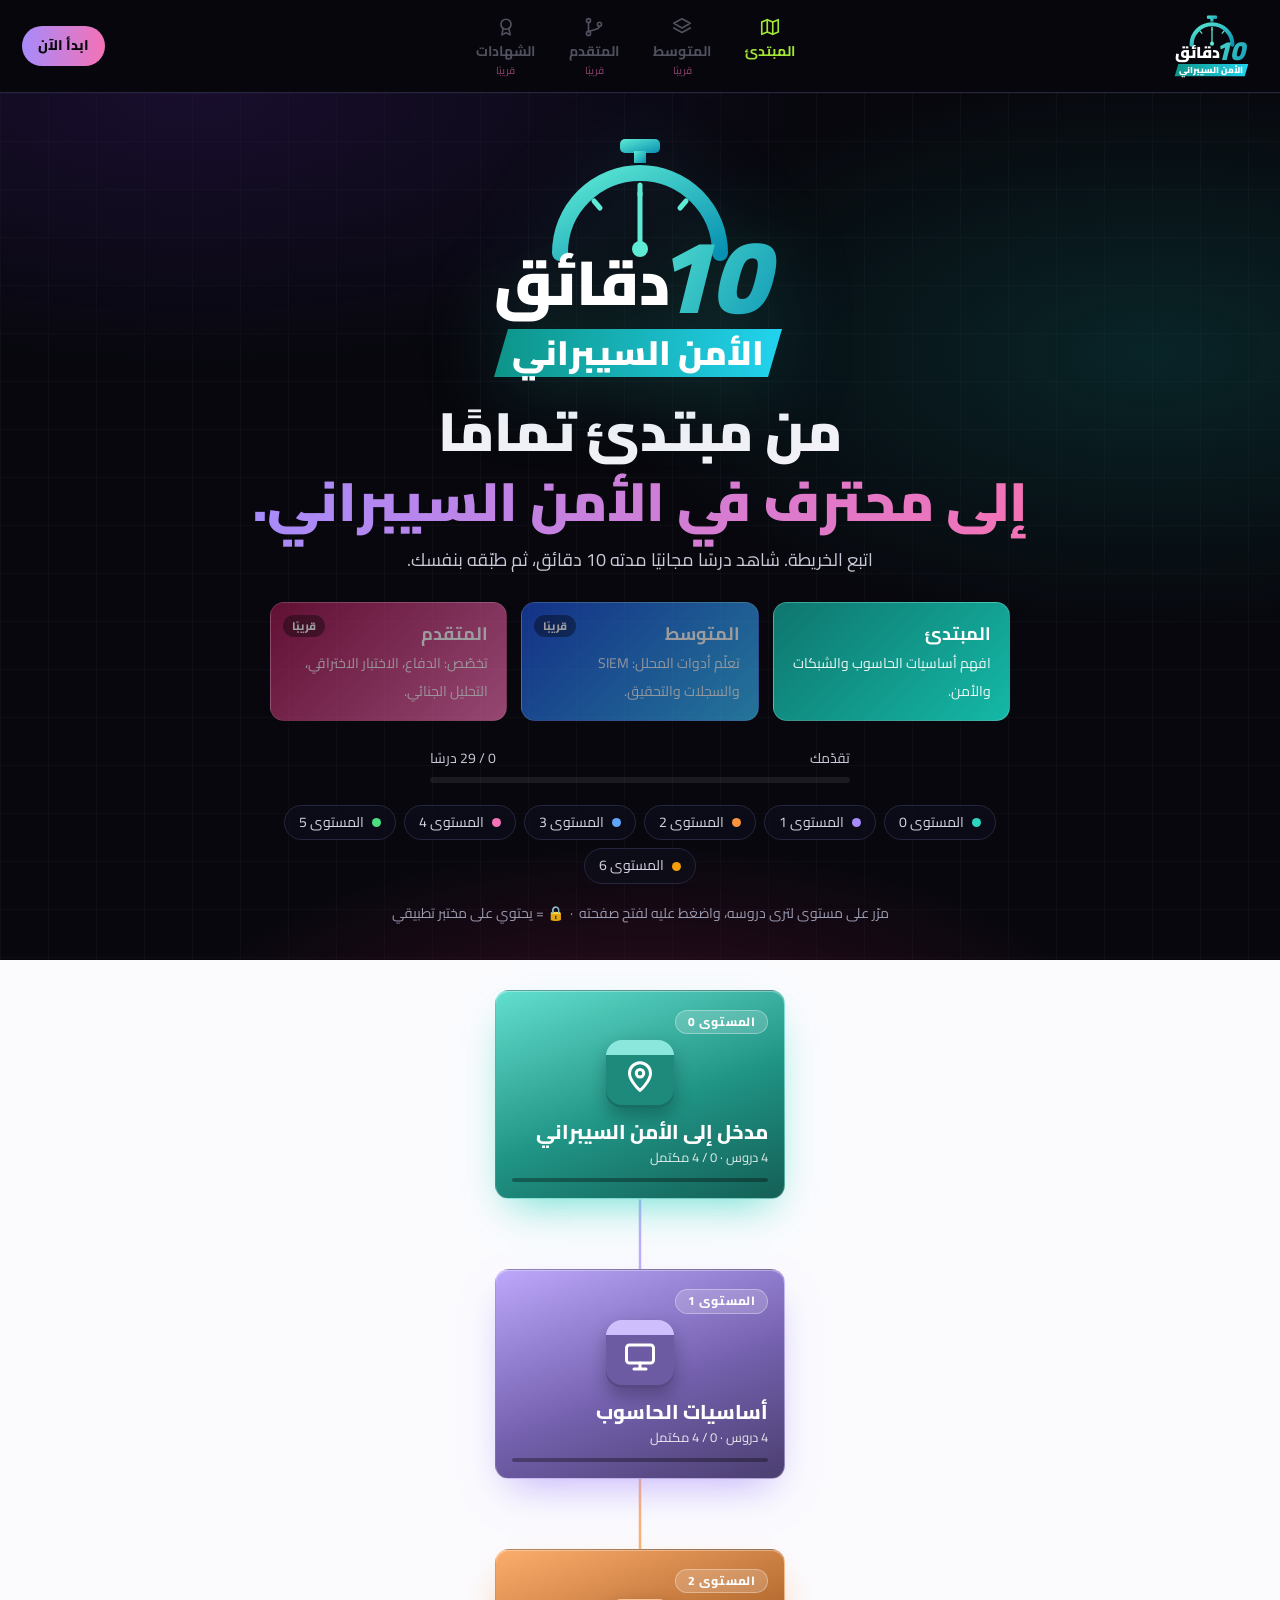
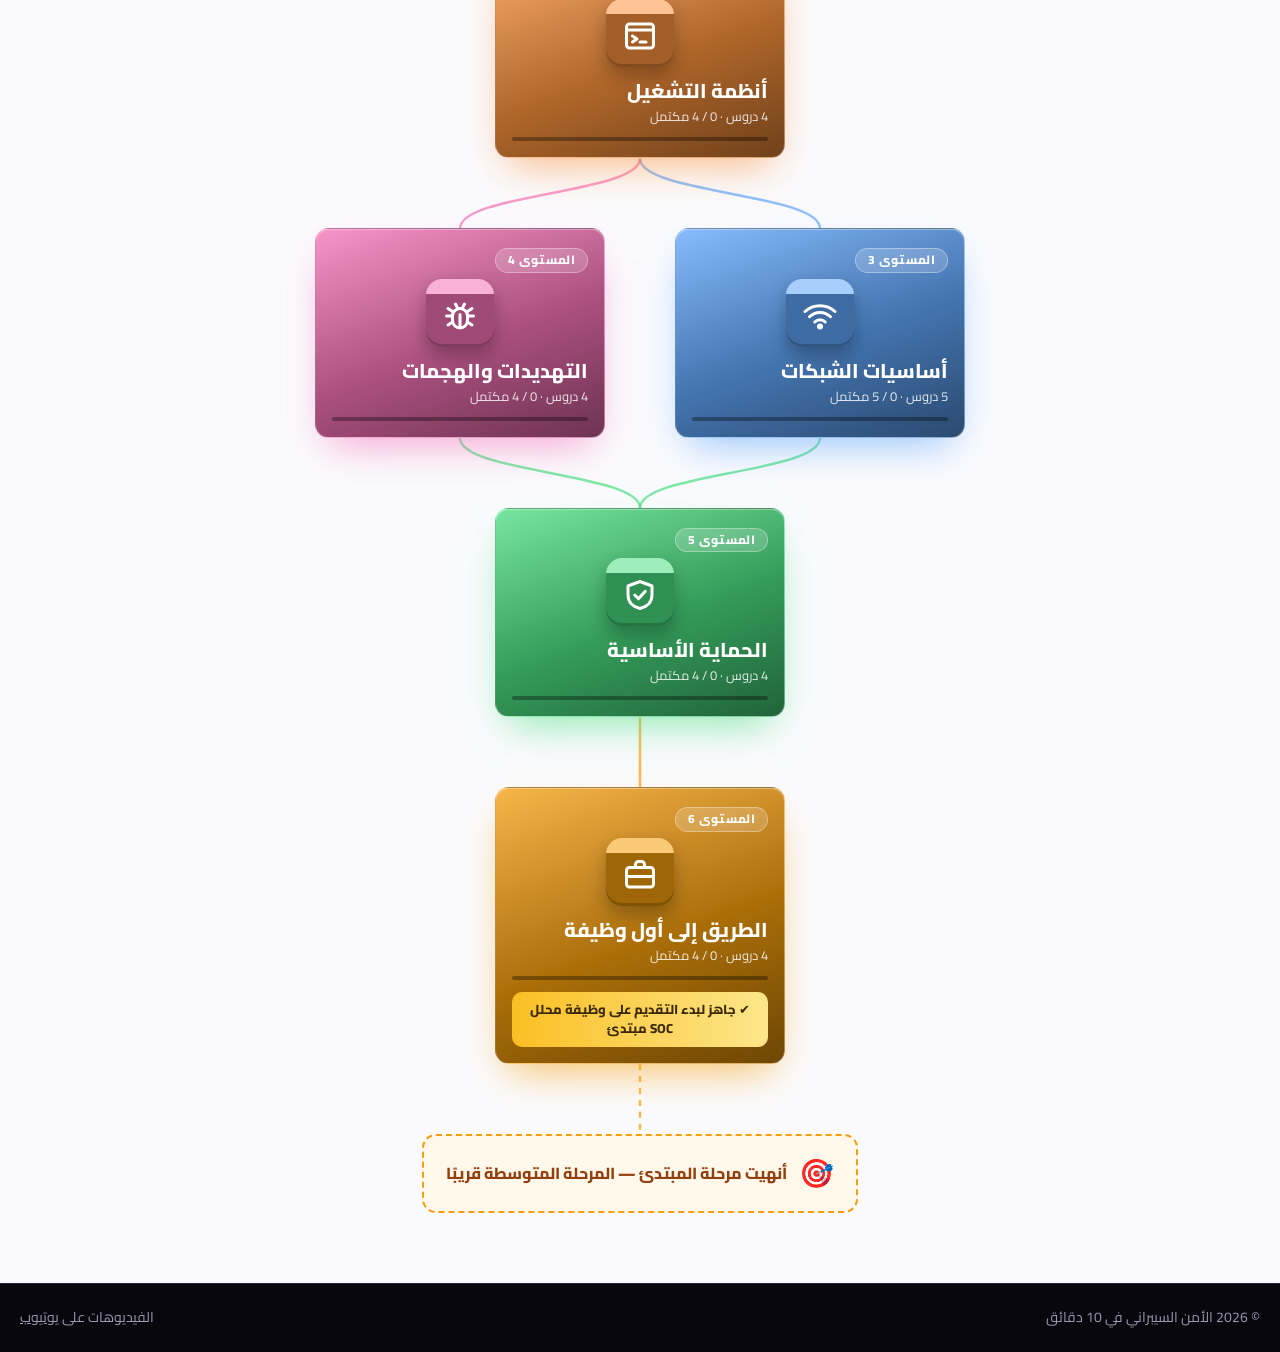
==== index.html @ 64dfe0a8 "Arabic cybersecurity roadmap: home page and beginner levels Co-Authored-By: Claude Opus 5.5 <noreply" ====
<!doctype html>
<html lang="ar" dir="rtl">
<head>
  <meta charset="utf-8">
  <meta name="viewport" content="width=device-width, initial-scale=1">
  <title>الأمن السيبراني في 10 دقائق — خريطة الطريق</title>
  <meta name="description" content="من مبتدئ تمامًا إلى محترف في الأمن السيبراني، درس واحد في 10 دقائق في كل مرة.">
  <meta name="theme-color" content="#07070d">
  <link rel="icon" href="favicon.svg" type="image/svg+xml">
  <link rel="preconnect" href="https://fonts.googleapis.com"><link rel="preconnect" href="https://fonts.gstatic.com" crossorigin>
  <link href="https://fonts.googleapis.com/css2?family=Cairo:wght@400;600;700;800;900&display=swap" rel="stylesheet">
  <link rel="stylesheet" href="style.css?v=1">
</head>
<body class="home">
  <header class="top" id="top"></header>

  <main>
    <section class="hero">
      <div class="hero-logo" id="hero-logo"></div>
      <h1>من مبتدئ تمامًا<br><span>إلى محترف في الأمن السيبراني.</span></h1>
      <p class="sub">اتبع الخريطة. شاهد درسًا مجانيًا مدته 10 دقائق، ثم طبّقه بنفسك.</p>

      <div class="stages" aria-label="المراحل الثلاث">
        <a class="stage-card st-b" href="#map"><b>المبتدئ</b><span>افهم أساسيات الحاسوب والشبكات والأمن.</span></a>
        <div class="stage-card st-i"><em>قريبًا</em><b>المتوسط</b><span>تعلّم أدوات المحلل: SIEM والسجلات والتحقيق.</span></div>
        <div class="stage-card st-a"><em>قريبًا</em><b>المتقدم</b><span>تخصّص: الدفاع، الاختبار الاختراقي، التحليل الجنائي.</span></div>
      </div>

      <div class="progress" aria-label="تقدّمك">
        <div class="progress-top"><span>تقدّمك</span><span id="progress-text">0 / 0</span></div>
        <div class="bar"><div id="bar-fill"></div></div>
      </div>

      <nav class="chips" id="chips" aria-label="انتقل إلى مستوى"></nav>
      <p class="lock-note">مرّر على مستوى لترى دروسه، واضغط عليه لفتح صفحته &nbsp;·&nbsp; 🔒 = يحتوي على مختبر تطبيقي</p>
    </section>

    <div class="road" id="road">
      <svg class="road-lines" id="road-lines" aria-hidden="true"></svg>
      <section id="map" class="levels" aria-label="خريطة طريق المبتدئ"></section>
    </div>
  </main>

  <footer class="foot">
    <span>&copy; <span id="year"></span> الأمن السيبراني في 10 دقائق</span>
    <span>الفيديوهات على <a href="https://www.youtube.com/" target="_blank" rel="noopener">يوتيوب</a></span>
  </footer>

  <!-- نافذة الدرس -->
  <div class="overlay" id="overlay" hidden>
    <div class="panel" role="dialog" aria-modal="true" aria-labelledby="p-title">
      <button class="close" id="p-close" aria-label="إغلاق">&times;</button>
      <p class="p-track" id="p-track"></p>
      <h3 id="p-title"></h3>
      <div class="video" id="p-video"></div>
      <div class="lab-box" id="p-lab" hidden></div>
      <button class="btn btn-full" id="p-done" type="button">وضع علامة: تمّ</button>
    </div>
  </div>

  <script src="data.js?v=1"></script>
  <script src="app.js?v=1"></script>
</body>
</html>
---- style.css ----
/* الأمن السيبراني في 10 دقائق — تنسيق الموقع (من اليمين إلى اليسار) */
:root{
  --bg:#07070d; --bg2:#0d0d1a; --card:#12121f; --line:#262640;
  --text:#f1f1f7; --muted:#9a9ab0; --teal:#2dd4bf; --violet:#a78bfa; --pink:#f472b6;
  --font:"Cairo","Tajawal",system-ui,sans-serif;
}
*{box-sizing:border-box}
html{scroll-behavior:smooth}
body{margin:0;background:var(--bg);color:var(--text);font-family:var(--font);line-height:1.7;-webkit-font-smoothing:antialiased}
a{color:inherit;text-decoration:none}
img,svg{display:block}
button{font-family:inherit}

/* ---------- الشريط العلوي ---------- */
.top{position:sticky;top:0;z-index:50;display:flex;align-items:center;justify-content:space-between;gap:16px;
  padding:10px 22px;background:rgba(7,7,13,.88);backdrop-filter:blur(12px);border-bottom:1px solid var(--line)}
.logo svg{width:92px;height:auto}
.top-nav{display:flex;gap:6px}
.top-nav a{display:flex;flex-direction:column;align-items:center;gap:2px;padding:6px 14px;border-radius:12px;
  color:var(--muted);font-weight:700;font-size:14px;transition:.2s}
.top-nav a svg{width:22px;height:22px}
.top-nav a:hover{color:var(--text);background:#ffffff0a}
.top-nav a.on{color:#a3e635}
.top-nav a.soon{opacity:.5;cursor:default}
.top-nav a.soon:hover{background:none;color:var(--muted)}
.top-nav small{font-size:10px;font-weight:600;color:var(--pink);line-height:1}
.btn{display:inline-flex;align-items:center;justify-content:center;gap:6px;border:0;border-radius:999px;cursor:pointer;
  font-weight:800;color:#07070d;background:linear-gradient(90deg,var(--violet),var(--pink));padding:12px 22px;font-size:15px;transition:.2s}
.btn:hover{filter:brightness(1.1);transform:translateY(-1px)}
.btn-small{padding:8px 16px;font-size:14px}
.btn-full{width:100%}
.btn.ghost{background:#ffffff10;color:var(--text);border:1px solid var(--line)}
.btn.is-done{background:linear-gradient(90deg,#22c55e,#4ade80)}

/* ---------- الواجهة ---------- */
.hero{position:relative;text-align:center;padding:40px 20px 34px;overflow:hidden;
  background:
    radial-gradient(900px 400px at 15% 0%,#3b1d6e55,transparent 70%),
    radial-gradient(800px 400px at 90% 30%,#0f766e44,transparent 70%),
    radial-gradient(700px 300px at 50% 110%,#83184355,transparent 70%),
    linear-gradient(#ffffff06 1px,transparent 1px) 0 0/48px 48px,
    linear-gradient(90deg,#ffffff06 1px,transparent 1px) 0 0/48px 48px,
    var(--bg)}
.hero-logo svg{width:min(360px,80vw);height:auto;margin:0 auto;filter:drop-shadow(0 10px 40px #2dd4bf33)}
.hero h1{font-size:clamp(30px,5.4vw,54px);line-height:1.3;margin:14px 0 8px;font-weight:900}
.hero h1 span{background:linear-gradient(90deg,var(--violet),var(--pink));-webkit-background-clip:text;background-clip:text;color:transparent}
.sub{max-width:560px;margin:0 auto 26px;color:#c9c9d8;font-size:18px}
.stages{display:grid;grid-template-columns:repeat(3,1fr);gap:14px;max-width:740px;margin:0 auto 26px}
.stage-card{position:relative;text-align:right;padding:16px 18px;border-radius:14px;color:#fff;min-height:104px;
  border:1px solid #ffffff30;transition:.2s}
.stage-card:hover{transform:translateY(-3px)}
.stage-card b{display:block;font-size:18px}
.stage-card span{font-size:14px;opacity:.92}
.stage-card em{position:absolute;top:12px;left:12px;font-style:normal;font-size:11px;font-weight:800;padding:2px 9px;border-radius:99px;background:#0006}
.st-b{background:linear-gradient(135deg,#0f766e,#14b8a6)}
.st-i{background:linear-gradient(135deg,#1d4ed8,#38bdf8);opacity:.6}
.st-a{background:linear-gradient(135deg,#9d174d,#f472b6);opacity:.6}
.progress{max-width:420px;margin:0 auto 22px}
.progress-top{display:flex;justify-content:space-between;color:#c9c9d8;font-size:14px;margin-bottom:6px}
.bar{height:6px;border-radius:99px;background:#ffffff14;overflow:hidden}
.bar>div{height:100%;width:0;background:linear-gradient(90deg,var(--teal),var(--violet),var(--pink));transition:width .6s}
.chips{display:flex;flex-wrap:wrap;justify-content:center;gap:8px;max-width:760px;margin:0 auto}
.chips a{display:flex;align-items:center;gap:8px;padding:5px 14px;border-radius:99px;border:1px solid var(--line);
  background:#0d0d1acc;color:#d6d6e4;font-size:14px;transition:.2s}
.chips a:hover{border-color:var(--c)}
.chips i{width:9px;height:9px;border-radius:50%;background:var(--c)}
.lock-note{color:var(--muted);font-size:14px;margin:18px 0 0}

/* ---------- خريطة الطريق ---------- */
.road{position:relative;background:#fbfbfe;padding:30px 16px 70px}
.road-lines{position:absolute;inset:0;width:100%;height:100%;pointer-events:none;overflow:visible}
.levels{position:relative;display:flex;flex-direction:column;align-items:center;gap:70px;max-width:1000px;margin:0 auto}
.branches{display:flex;justify-content:center;gap:70px;width:100%}
.lv{position:relative;width:290px;max-width:100%}
.lv-card{position:relative;display:block;width:100%;text-align:right;padding:16px;border-radius:14px;color:#fff;cursor:pointer;
  border:1px solid #ffffff40;overflow:hidden;
  background:linear-gradient(160deg,color-mix(in srgb,var(--c) 75%,#fff 25%) 0%,color-mix(in srgb,var(--c) 70%,#000 30%) 55%,color-mix(in srgb,var(--c) 45%,#000 55%) 100%);
  box-shadow:0 18px 40px -14px color-mix(in srgb,var(--c) 70%,transparent),inset 0 1px 0 #ffffff55;transition:transform .25s,box-shadow .25s}
.lv-card:hover{transform:translateY(-4px) scale(1.02)}
.lv-card.done{outline:3px solid #4ade80;outline-offset:3px}
.badge{display:inline-block;padding:1px 12px;border-radius:99px;font-size:12px;font-weight:800;letter-spacing:.3px;
  background:#ffffff2e;border:1px solid #ffffff55;color:#fff}
.app-ic{width:68px;height:68px;margin:6px auto 10px;border-radius:16px;display:grid;place-items:center;
  background:linear-gradient(180deg,color-mix(in srgb,var(--c) 55%,#fff 45%) 0 22%,color-mix(in srgb,var(--c) 65%,#000 35%) 22%);
  box-shadow:0 8px 18px #0004,inset 0 -3px 0 #0003}
.app-ic svg{width:36px;height:36px;margin-top:6px}
.lv-card h2{margin:0;font-size:20px;line-height:1.4;font-weight:800}
.lv-meta{font-size:13px;opacity:.85}
.lv-bar{height:4px;border-radius:99px;background:#0005;margin-top:10px;overflow:hidden}
.lv-bar i{display:block;height:100%;width:0;background:#fff;transition:width .5s}
.job{margin-top:12px;padding:8px 10px;border-radius:10px;background:linear-gradient(90deg,#fbbf24,#fde68a);color:#3b2a05;
  font-size:13px;font-weight:800;text-align:center;line-height:1.5}
/* قائمة الدروس عند المرور */
.flyout{position:absolute;top:0;right:calc(100% + 18px);width:280px;opacity:0;visibility:hidden;transform:translateX(10px);
  transition:.2s;z-index:20}
.lv.flip .flyout{right:auto;left:calc(100% + 18px);transform:translateX(-10px)}
.lv:hover .flyout{opacity:1;visibility:visible;transform:none}
.flyout-card{background:#12121f;color:var(--text);border:1px solid var(--line);border-radius:14px;padding:12px;box-shadow:0 20px 40px #0006}
.fl-head{font-size:13px;font-weight:800;color:var(--c);margin-bottom:6px}
.fl-item{display:flex;align-items:center;gap:8px;padding:6px 8px;border-radius:8px;font-size:14px}
.fl-item:hover{background:#ffffff0c}
.fl-dot{width:8px;height:8px;border-radius:50%;border:2px solid var(--c);flex:none}
.fl-item.done .fl-dot{background:var(--c)}
.goal{display:flex;align-items:center;gap:12px;padding:14px 22px;border-radius:14px;border:2px dashed #f59e0b;background:#fff8eb;color:#92400e;font-weight:800}
.goal span{font-size:28px}

/* ---------- صفحة المستوى ---------- */
.levelpage{max-width:860px;margin:0 auto;padding:28px 20px 40px}
.page-bg{background:
    radial-gradient(900px 400px at 85% 0%,#3b1d6e44,transparent 70%),
    radial-gradient(800px 500px at 10% 100%,#83184333,transparent 70%),
    linear-gradient(#ffffff05 1px,transparent 1px) 0 0/48px 48px,
    linear-gradient(90deg,#ffffff05 1px,transparent 1px) 0 0/48px 48px,var(--bg);min-height:100vh}
.lvhero .back{color:var(--muted);font-size:15px;margin-left:8px}
.lvhero .back:hover{color:var(--text)}
.lvhero .badge{background:var(--c);color:#07070d;border:0}
.lvhero h1{font-size:clamp(28px,5vw,46px);margin:6px 0 0;line-height:1.35;font-weight:900}
.lvhero p{margin:0;color:var(--muted);font-size:15px}
.lvhero .lv-desc{color:#c9c9d8;font-size:17px;margin:4px 0 2px}
.lvhero .lv-bar{max-width:420px;background:#ffffff14;margin:10px 0 24px}
.lvhero .lv-bar i{background:var(--c)}
.lvlist{display:grid;grid-template-columns:1fr 1fr;gap:14px}
.ls{display:flex;align-items:center;gap:14px;padding:16px;border-radius:14px;background:#12121fcc;border:1px solid var(--line);
  cursor:pointer;text-align:right;color:var(--text);transition:.2s;width:100%}
.ls:hover{border-color:var(--c);transform:translateY(-2px)}
.ls .app-ic{width:54px;height:54px;margin:0;flex:none;border-radius:13px}
.ls .app-ic svg{width:26px;height:26px;margin-top:5px}
.ls-txt{flex:1;min-width:0}
.ls-txt b{display:block;font-size:16px;line-height:1.5}
.ls-txt span{font-size:13px;color:var(--muted)}
.tags{display:flex;flex-direction:column;gap:5px;align-items:flex-end}
.tag{font-size:11px;font-weight:800;padding:1px 9px;border-radius:99px;background:#22c55e22;color:#4ade80}
.tag.lab{background:#f59e0b22;color:#fbbf24}
.tag.soon{background:#ffffff12;color:var(--muted)}
.ls.done{border-color:#22c55e80}
.ls.done .ls-txt span::after{content:" · ✔ تمّ";color:#4ade80}
.lv-nav{display:flex;justify-content:space-between;gap:12px;margin-top:30px;flex-wrap:wrap}
.lv-nav a{padding:10px 18px;border-radius:99px;border:1.5px solid var(--c);font-size:15px;transition:.2s}
.lv-nav a:hover{background:color-mix(in srgb,var(--c) 18%,transparent)}

/* ---------- نافذة الدرس ---------- */
.overlay{position:fixed;inset:0;z-index:100;background:#000b;display:grid;place-items:center;padding:18px;backdrop-filter:blur(4px)}
.overlay[hidden]{display:none}
.panel{position:relative;width:100%;max-width:640px;max-height:92vh;overflow:auto;background:#12121f;border:1px solid var(--line);
  border-radius:18px;padding:22px}
.close{position:absolute;top:10px;left:12px;width:36px;height:36px;border-radius:50%;border:0;background:#ffffff12;color:#fff;font-size:22px;cursor:pointer}
.p-track{margin:0;color:var(--c);font-weight:800;font-size:14px}
.panel h3{margin:2px 0 14px;font-size:24px;line-height:1.4}
.video{aspect-ratio:16/9;border-radius:12px;overflow:hidden;background:#07070d;border:1px solid var(--line);display:grid;place-items:center;margin-bottom:14px}
.video iframe{width:100%;height:100%;border:0}
.video .ph{text-align:center;color:var(--muted);padding:20px}
.video .ph div{font-size:40px}
.lab-box{padding:12px 14px;border-radius:12px;background:#f59e0b14;border:1px solid #f59e0b55;color:#fde68a;font-size:14px;margin-bottom:14px}
.lab-box[hidden]{display:none}

/* ---------- التذييل ---------- */
.foot{display:flex;justify-content:space-between;flex-wrap:wrap;gap:10px;max-width:860px;margin:0 auto;padding:22px 20px;
  border-top:1px solid var(--line);color:var(--muted);font-size:14px}
.foot a{text-decoration:underline}
.road + .foot,.home .foot{max-width:none}

/* ---------- الهاتف ---------- */
@media (max-width:760px){
  .top{padding:8px 12px}
  .top-nav a{padding:4px 8px;font-size:12px}
  .top .btn-small{display:none}
  .stages{grid-template-columns:1fr}
  .branches{flex-direction:column;align-items:center;gap:70px}
  .flyout{display:none}
  .lvlist{grid-template-columns:1fr}
}
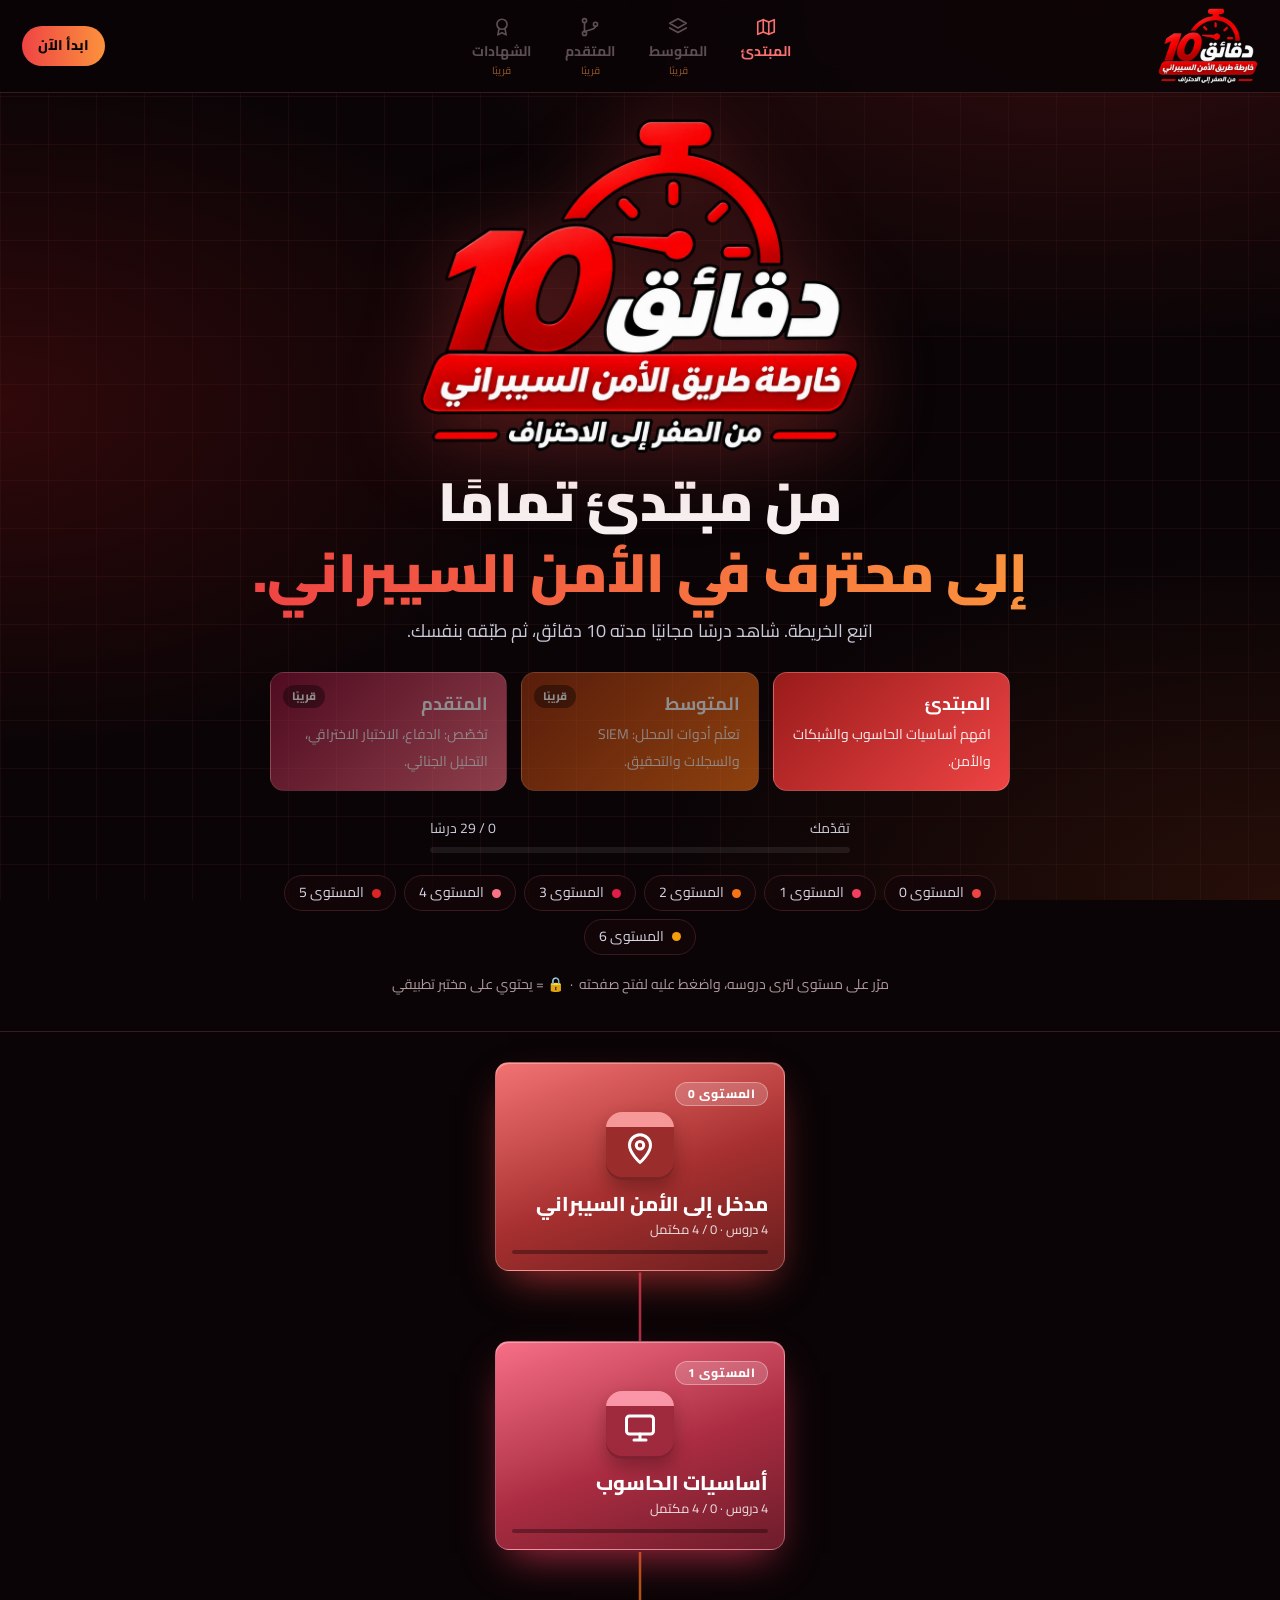
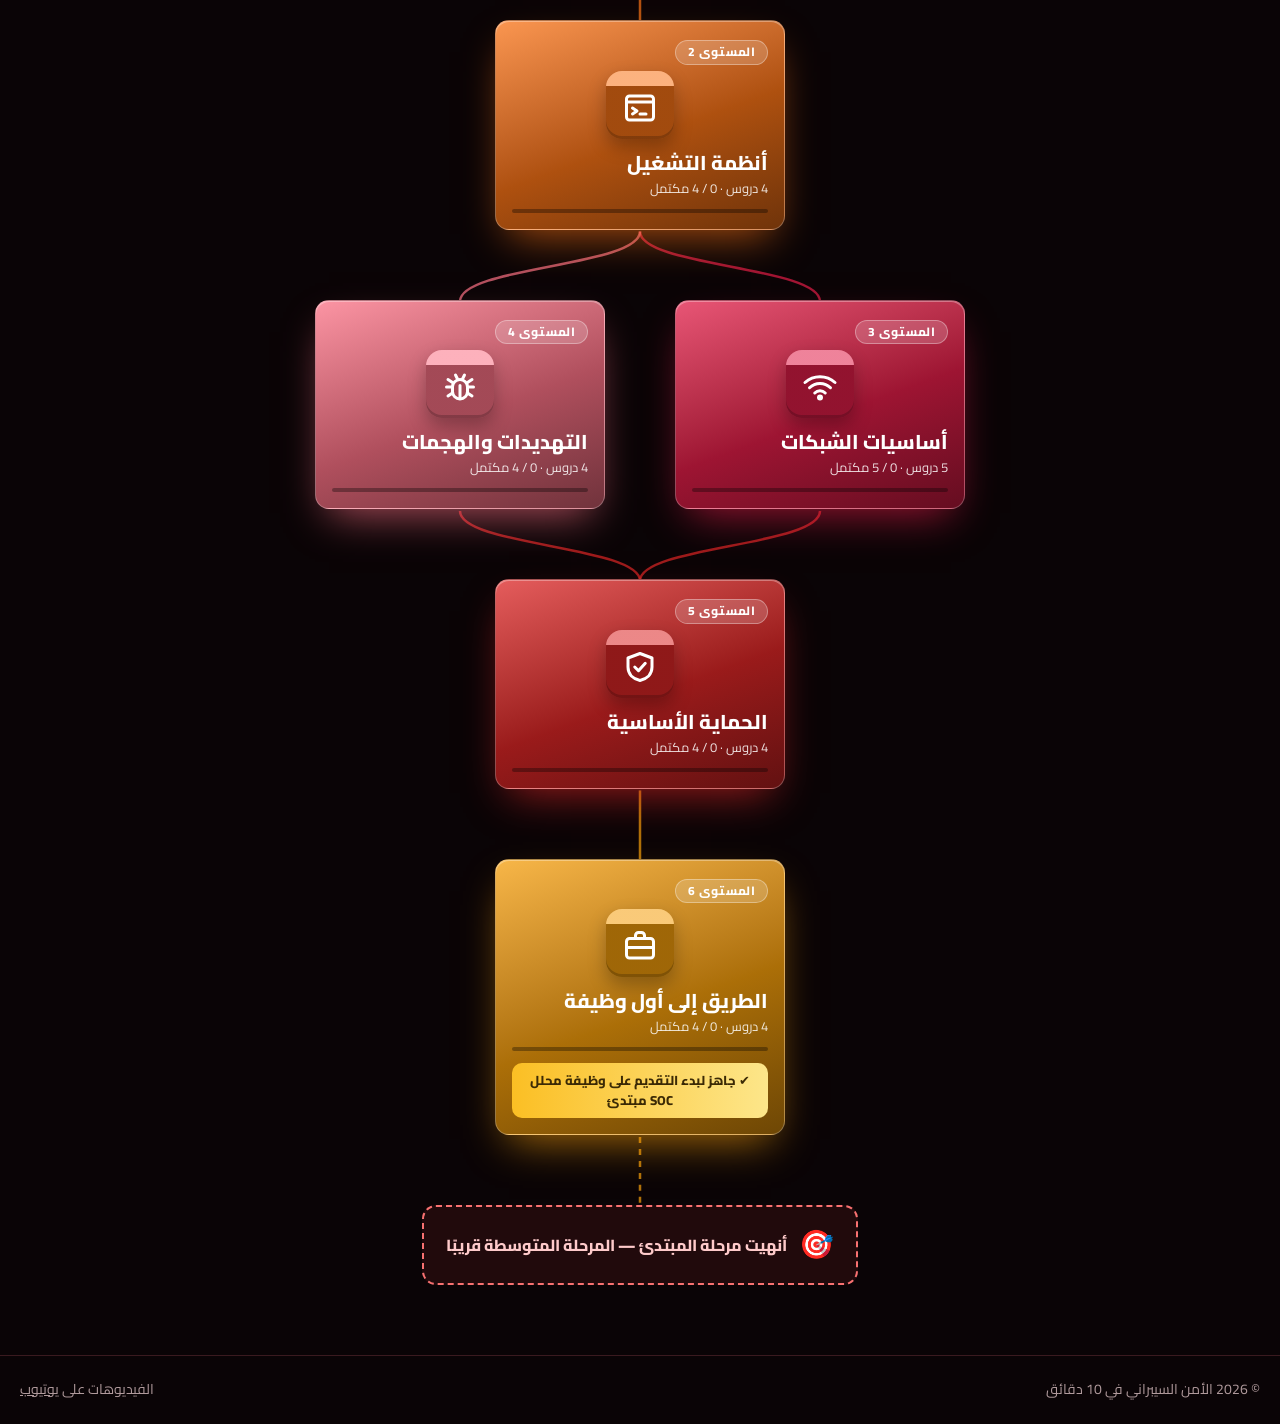
==== commit 4f963263: "New red logo and theme, grid background across the whole page Co-Authored-By: Claude Opus 5.5 <norep" ====
--- a/index.html
+++ b/index.html
@@ -5,11 +5,17 @@
   <meta name="viewport" content="width=device-width, initial-scale=1">
   <title>الأمن السيبراني في 10 دقائق — خريطة الطريق</title>
   <meta name="description" content="من مبتدئ تمامًا إلى محترف في الأمن السيبراني، درس واحد في 10 دقائق في كل مرة.">
-  <meta name="theme-color" content="#07070d">
-  <link rel="icon" href="favicon.svg" type="image/svg+xml">
+  <meta name="theme-color" content="#0a0406">
+  <link rel="icon" href="favicon.png" type="image/png">
+  <link rel="manifest" href="manifest.webmanifest">
+  <link rel="apple-touch-icon" href="icons/apple-touch-icon.png">
+  <meta name="apple-mobile-web-app-capable" content="yes">
+  <meta name="mobile-web-app-capable" content="yes">
+  <meta name="apple-mobile-web-app-title" content="أمن 10 دقائق">
+  <meta name="apple-mobile-web-app-status-bar-style" content="black-translucent">
   <link rel="preconnect" href="https://fonts.googleapis.com"><link rel="preconnect" href="https://fonts.gstatic.com" crossorigin>
   <link href="https://fonts.googleapis.com/css2?family=Cairo:wght@400;600;700;800;900&display=swap" rel="stylesheet">
-  <link rel="stylesheet" href="style.css?v=1">
+  <link rel="stylesheet" href="style.css?v=3">
 </head>
 <body class="home">
   <header class="top" id="top"></header>
@@ -58,7 +64,7 @@
     </div>
   </div>
 
-  <script src="data.js?v=1"></script>
-  <script src="app.js?v=1"></script>
+  <script src="data.js?v=3"></script>
+  <script src="app.js?v=3"></script>
 </body>
 </html>
--- a/style.css
+++ b/style.css
@@ -1,31 +1,42 @@
 /* الأمن السيبراني في 10 دقائق — تنسيق الموقع (من اليمين إلى اليسار) */
 :root{
-  --bg:#07070d; --bg2:#0d0d1a; --card:#12121f; --line:#262640;
-  --text:#f1f1f7; --muted:#9a9ab0; --teal:#2dd4bf; --violet:#a78bfa; --pink:#f472b6;
+  --mesh:
+    radial-gradient(900px 500px at 85% 0%,#7f1d1d55,transparent 70%),
+    radial-gradient(800px 500px at 0% 45%,#99151544,transparent 70%),
+    radial-gradient(900px 500px at 100% 100%,#7c2d1240,transparent 70%),
+    linear-gradient(#ff6b6b0f 1px,transparent 1px) 0 0/48px 48px,
+    linear-gradient(90deg,#ff6b6b0f 1px,transparent 1px) 0 0/48px 48px,
+    #0a0406;
+  --bg:#0a0406; --bg2:#140709; --card:#170a0d; --line:#3a1a1f;
+  --text:#f7f1f1; --muted:#b09a9c; --teal:#f87171; --violet:#ef4444; --pink:#fb923c; --red:#dc2626;
   --font:"Cairo","Tajawal",system-ui,sans-serif;
 }
 *{box-sizing:border-box}
 html{scroll-behavior:smooth}
-body{margin:0;background:var(--bg);color:var(--text);font-family:var(--font);line-height:1.7;-webkit-font-smoothing:antialiased}
+html,body{overflow-x:clip}
+/* شبكة الخلفية تغطي الصفحة كلها وتبقى ثابتة أثناء التمرير */
+body::before{content:"";position:fixed;inset:0;z-index:-1;background:var(--mesh);pointer-events:none}
+.btn[hidden]{display:none}
+body{margin:0;background:#0a0406;position:relative;color:var(--text);font-family:var(--font);line-height:1.7;-webkit-font-smoothing:antialiased}
 a{color:inherit;text-decoration:none}
 img,svg{display:block}
 button{font-family:inherit}
 
 /* ---------- الشريط العلوي ---------- */
 .top{position:sticky;top:0;z-index:50;display:flex;align-items:center;justify-content:space-between;gap:16px;
-  padding:10px 22px;background:rgba(7,7,13,.88);backdrop-filter:blur(12px);border-bottom:1px solid var(--line)}
-.logo svg{width:92px;height:auto}
+  padding:8px 22px;background:rgba(10,4,6,.88);backdrop-filter:blur(12px);border-bottom:1px solid var(--line)}
+.logo img{width:100px;height:auto}
 .top-nav{display:flex;gap:6px}
 .top-nav a{display:flex;flex-direction:column;align-items:center;gap:2px;padding:6px 14px;border-radius:12px;
   color:var(--muted);font-weight:700;font-size:14px;transition:.2s}
 .top-nav a svg{width:22px;height:22px}
 .top-nav a:hover{color:var(--text);background:#ffffff0a}
-.top-nav a.on{color:#a3e635}
+.top-nav a.on{color:#f87171}
 .top-nav a.soon{opacity:.5;cursor:default}
 .top-nav a.soon:hover{background:none;color:var(--muted)}
-.top-nav small{font-size:10px;font-weight:600;color:var(--pink);line-height:1}
+.top-nav small{font-size:10px;font-weight:600;color:#fb923c;line-height:1}
 .btn{display:inline-flex;align-items:center;justify-content:center;gap:6px;border:0;border-radius:999px;cursor:pointer;
-  font-weight:800;color:#07070d;background:linear-gradient(90deg,var(--violet),var(--pink));padding:12px 22px;font-size:15px;transition:.2s}
+  font-weight:800;color:#0a0406;background:linear-gradient(90deg,var(--violet),var(--pink));padding:12px 22px;font-size:15px;transition:.2s}
 .btn:hover{filter:brightness(1.1);transform:translateY(-1px)}
 .btn-small{padding:8px 16px;font-size:14px}
 .btn-full{width:100%}
@@ -33,15 +44,8 @@
 .btn.is-done{background:linear-gradient(90deg,#22c55e,#4ade80)}
 
 /* ---------- الواجهة ---------- */
-.hero{position:relative;text-align:center;padding:40px 20px 34px;overflow:hidden;
-  background:
-    radial-gradient(900px 400px at 15% 0%,#3b1d6e55,transparent 70%),
-    radial-gradient(800px 400px at 90% 30%,#0f766e44,transparent 70%),
-    radial-gradient(700px 300px at 50% 110%,#83184355,transparent 70%),
-    linear-gradient(#ffffff06 1px,transparent 1px) 0 0/48px 48px,
-    linear-gradient(90deg,#ffffff06 1px,transparent 1px) 0 0/48px 48px,
-    var(--bg)}
-.hero-logo svg{width:min(360px,80vw);height:auto;margin:0 auto;filter:drop-shadow(0 10px 40px #2dd4bf33)}
+.hero{position:relative;text-align:center;padding:26px 20px 34px}
+.hero-logo img{width:min(440px,86vw);height:auto;margin:0 auto;filter:drop-shadow(0 12px 40px #ef444455)}
 .hero h1{font-size:clamp(30px,5.4vw,54px);line-height:1.3;margin:14px 0 8px;font-weight:900}
 .hero h1 span{background:linear-gradient(90deg,var(--violet),var(--pink));-webkit-background-clip:text;background-clip:text;color:transparent}
 .sub{max-width:560px;margin:0 auto 26px;color:#c9c9d8;font-size:18px}
@@ -52,22 +56,22 @@
 .stage-card b{display:block;font-size:18px}
 .stage-card span{font-size:14px;opacity:.92}
 .stage-card em{position:absolute;top:12px;left:12px;font-style:normal;font-size:11px;font-weight:800;padding:2px 9px;border-radius:99px;background:#0006}
-.st-b{background:linear-gradient(135deg,#0f766e,#14b8a6)}
-.st-i{background:linear-gradient(135deg,#1d4ed8,#38bdf8);opacity:.6}
-.st-a{background:linear-gradient(135deg,#9d174d,#f472b6);opacity:.6}
+.st-b{background:linear-gradient(135deg,#991b1b,#ef4444)}
+.st-i{background:linear-gradient(135deg,#9a3412,#f97316);opacity:.55}
+.st-a{background:linear-gradient(135deg,#881337,#fb7185);opacity:.55}
 .progress{max-width:420px;margin:0 auto 22px}
 .progress-top{display:flex;justify-content:space-between;color:#c9c9d8;font-size:14px;margin-bottom:6px}
 .bar{height:6px;border-radius:99px;background:#ffffff14;overflow:hidden}
 .bar>div{height:100%;width:0;background:linear-gradient(90deg,var(--teal),var(--violet),var(--pink));transition:width .6s}
 .chips{display:flex;flex-wrap:wrap;justify-content:center;gap:8px;max-width:760px;margin:0 auto}
 .chips a{display:flex;align-items:center;gap:8px;padding:5px 14px;border-radius:99px;border:1px solid var(--line);
-  background:#0d0d1acc;color:#d6d6e4;font-size:14px;transition:.2s}
+  background:#140709cc;color:#d6d6e4;font-size:14px;transition:.2s}
 .chips a:hover{border-color:var(--c)}
 .chips i{width:9px;height:9px;border-radius:50%;background:var(--c)}
 .lock-note{color:var(--muted);font-size:14px;margin:18px 0 0}
 
 /* ---------- خريطة الطريق ---------- */
-.road{position:relative;background:#fbfbfe;padding:30px 16px 70px}
+.road{position:relative;padding:30px 16px 70px;border-top:1px solid var(--line)}
 .road-lines{position:absolute;inset:0;width:100%;height:100%;pointer-events:none;overflow:visible}
 .levels{position:relative;display:flex;flex-direction:column;align-items:center;gap:70px;max-width:1000px;margin:0 auto}
 .branches{display:flex;justify-content:center;gap:70px;width:100%}
@@ -95,32 +99,28 @@
   transition:.2s;z-index:20}
 .lv.flip .flyout{right:auto;left:calc(100% + 18px);transform:translateX(-10px)}
 .lv:hover .flyout{opacity:1;visibility:visible;transform:none}
-.flyout-card{background:#12121f;color:var(--text);border:1px solid var(--line);border-radius:14px;padding:12px;box-shadow:0 20px 40px #0006}
+.flyout-card{background:#170a0d;color:var(--text);border:1px solid var(--line);border-radius:14px;padding:12px;box-shadow:0 20px 40px #0006}
 .fl-head{font-size:13px;font-weight:800;color:var(--c);margin-bottom:6px}
 .fl-item{display:flex;align-items:center;gap:8px;padding:6px 8px;border-radius:8px;font-size:14px}
 .fl-item:hover{background:#ffffff0c}
 .fl-dot{width:8px;height:8px;border-radius:50%;border:2px solid var(--c);flex:none}
 .fl-item.done .fl-dot{background:var(--c)}
-.goal{display:flex;align-items:center;gap:12px;padding:14px 22px;border-radius:14px;border:2px dashed #f59e0b;background:#fff8eb;color:#92400e;font-weight:800}
+.goal{display:flex;align-items:center;gap:12px;padding:14px 22px;border-radius:14px;border:2px dashed #f87171;background:#ef44441a;color:#fecaca;font-weight:800}
 .goal span{font-size:28px}
 
 /* ---------- صفحة المستوى ---------- */
 .levelpage{max-width:860px;margin:0 auto;padding:28px 20px 40px}
-.page-bg{background:
-    radial-gradient(900px 400px at 85% 0%,#3b1d6e44,transparent 70%),
-    radial-gradient(800px 500px at 10% 100%,#83184333,transparent 70%),
-    linear-gradient(#ffffff05 1px,transparent 1px) 0 0/48px 48px,
-    linear-gradient(90deg,#ffffff05 1px,transparent 1px) 0 0/48px 48px,var(--bg);min-height:100vh}
+.page-bg{min-height:100vh}
 .lvhero .back{color:var(--muted);font-size:15px;margin-left:8px}
 .lvhero .back:hover{color:var(--text)}
-.lvhero .badge{background:var(--c);color:#07070d;border:0}
+.lvhero .badge{background:var(--c);color:#0a0406;border:0}
 .lvhero h1{font-size:clamp(28px,5vw,46px);margin:6px 0 0;line-height:1.35;font-weight:900}
 .lvhero p{margin:0;color:var(--muted);font-size:15px}
 .lvhero .lv-desc{color:#c9c9d8;font-size:17px;margin:4px 0 2px}
 .lvhero .lv-bar{max-width:420px;background:#ffffff14;margin:10px 0 24px}
 .lvhero .lv-bar i{background:var(--c)}
 .lvlist{display:grid;grid-template-columns:1fr 1fr;gap:14px}
-.ls{display:flex;align-items:center;gap:14px;padding:16px;border-radius:14px;background:#12121fcc;border:1px solid var(--line);
+.ls{display:flex;align-items:center;gap:14px;padding:16px;border-radius:14px;background:#170a0dcc;border:1px solid var(--line);
   cursor:pointer;text-align:right;color:var(--text);transition:.2s;width:100%}
 .ls:hover{border-color:var(--c);transform:translateY(-2px)}
 .ls .app-ic{width:54px;height:54px;margin:0;flex:none;border-radius:13px}
@@ -141,12 +141,12 @@
 /* ---------- نافذة الدرس ---------- */
 .overlay{position:fixed;inset:0;z-index:100;background:#000b;display:grid;place-items:center;padding:18px;backdrop-filter:blur(4px)}
 .overlay[hidden]{display:none}
-.panel{position:relative;width:100%;max-width:640px;max-height:92vh;overflow:auto;background:#12121f;border:1px solid var(--line);
+.panel{position:relative;width:100%;max-width:640px;max-height:92vh;overflow:auto;background:#170a0d;border:1px solid var(--line);
   border-radius:18px;padding:22px}
 .close{position:absolute;top:10px;left:12px;width:36px;height:36px;border-radius:50%;border:0;background:#ffffff12;color:#fff;font-size:22px;cursor:pointer}
 .p-track{margin:0;color:var(--c);font-weight:800;font-size:14px}
 .panel h3{margin:2px 0 14px;font-size:24px;line-height:1.4}
-.video{aspect-ratio:16/9;border-radius:12px;overflow:hidden;background:#07070d;border:1px solid var(--line);display:grid;place-items:center;margin-bottom:14px}
+.video{aspect-ratio:16/9;border-radius:12px;overflow:hidden;background:#0a0406;border:1px solid var(--line);display:grid;place-items:center;margin-bottom:14px}
 .video iframe{width:100%;height:100%;border:0}
 .video .ph{text-align:center;color:var(--muted);padding:20px}
 .video .ph div{font-size:40px}
@@ -161,11 +161,30 @@
 
 /* ---------- الهاتف ---------- */
 @media (max-width:760px){
-  .top{padding:8px 12px}
-  .top-nav a{padding:4px 8px;font-size:12px}
-  .top .btn-small{display:none}
+  .top{padding:8px 10px;gap:6px}
+  .logo img{width:72px}
+  .top-nav{gap:0}
+  .top-nav a{padding:4px 5px}
+  .top-nav small{display:none}
+  .top-nav a{font-size:11px}
+  .top .start-btn{display:none}
+  .install-btn{padding:7px 12px;font-size:13px}
   .stages{grid-template-columns:1fr}
   .branches{flex-direction:column;align-items:center;gap:70px}
   .flyout{display:none}
   .lvlist{grid-template-columns:1fr}
 }
+
+/* ---------- نافذة تثبيت التطبيق ---------- */
+.install{position:fixed;inset:0;z-index:120;background:#000a;display:flex;align-items:flex-end;justify-content:center;padding:14px;backdrop-filter:blur(3px)}
+.install[hidden]{display:none}
+.install-card{position:relative;width:100%;max-width:420px;background:#170a0d;border:1px solid var(--line);border-radius:20px;padding:22px 20px 14px;
+  text-align:center;box-shadow:0 -10px 40px #0008;animation:up .35s ease}
+@keyframes up{from{transform:translateY(40px);opacity:0}to{transform:none;opacity:1}}
+.install-card img{margin:0 auto 8px;border-radius:16px;box-shadow:0 8px 24px #ef444444}
+.install-card h3{margin:0 0 4px;font-size:20px}
+.install-card p{margin:0 0 12px;color:#c9c9d8;font-size:14px}
+.install-card ol{text-align:right;margin:0 0 12px;padding:12px 30px 12px 12px;background:#ffffff08;border-radius:12px;font-size:14px;line-height:2}
+.in-ic{display:inline-block;padding:0 6px;border-radius:6px;background:#ffffff18}
+.in-later{background:none;border:0;color:var(--muted);font-size:14px;margin-top:8px;padding:6px 14px;cursor:pointer}
+.install-btn{margin-inline-start:auto}
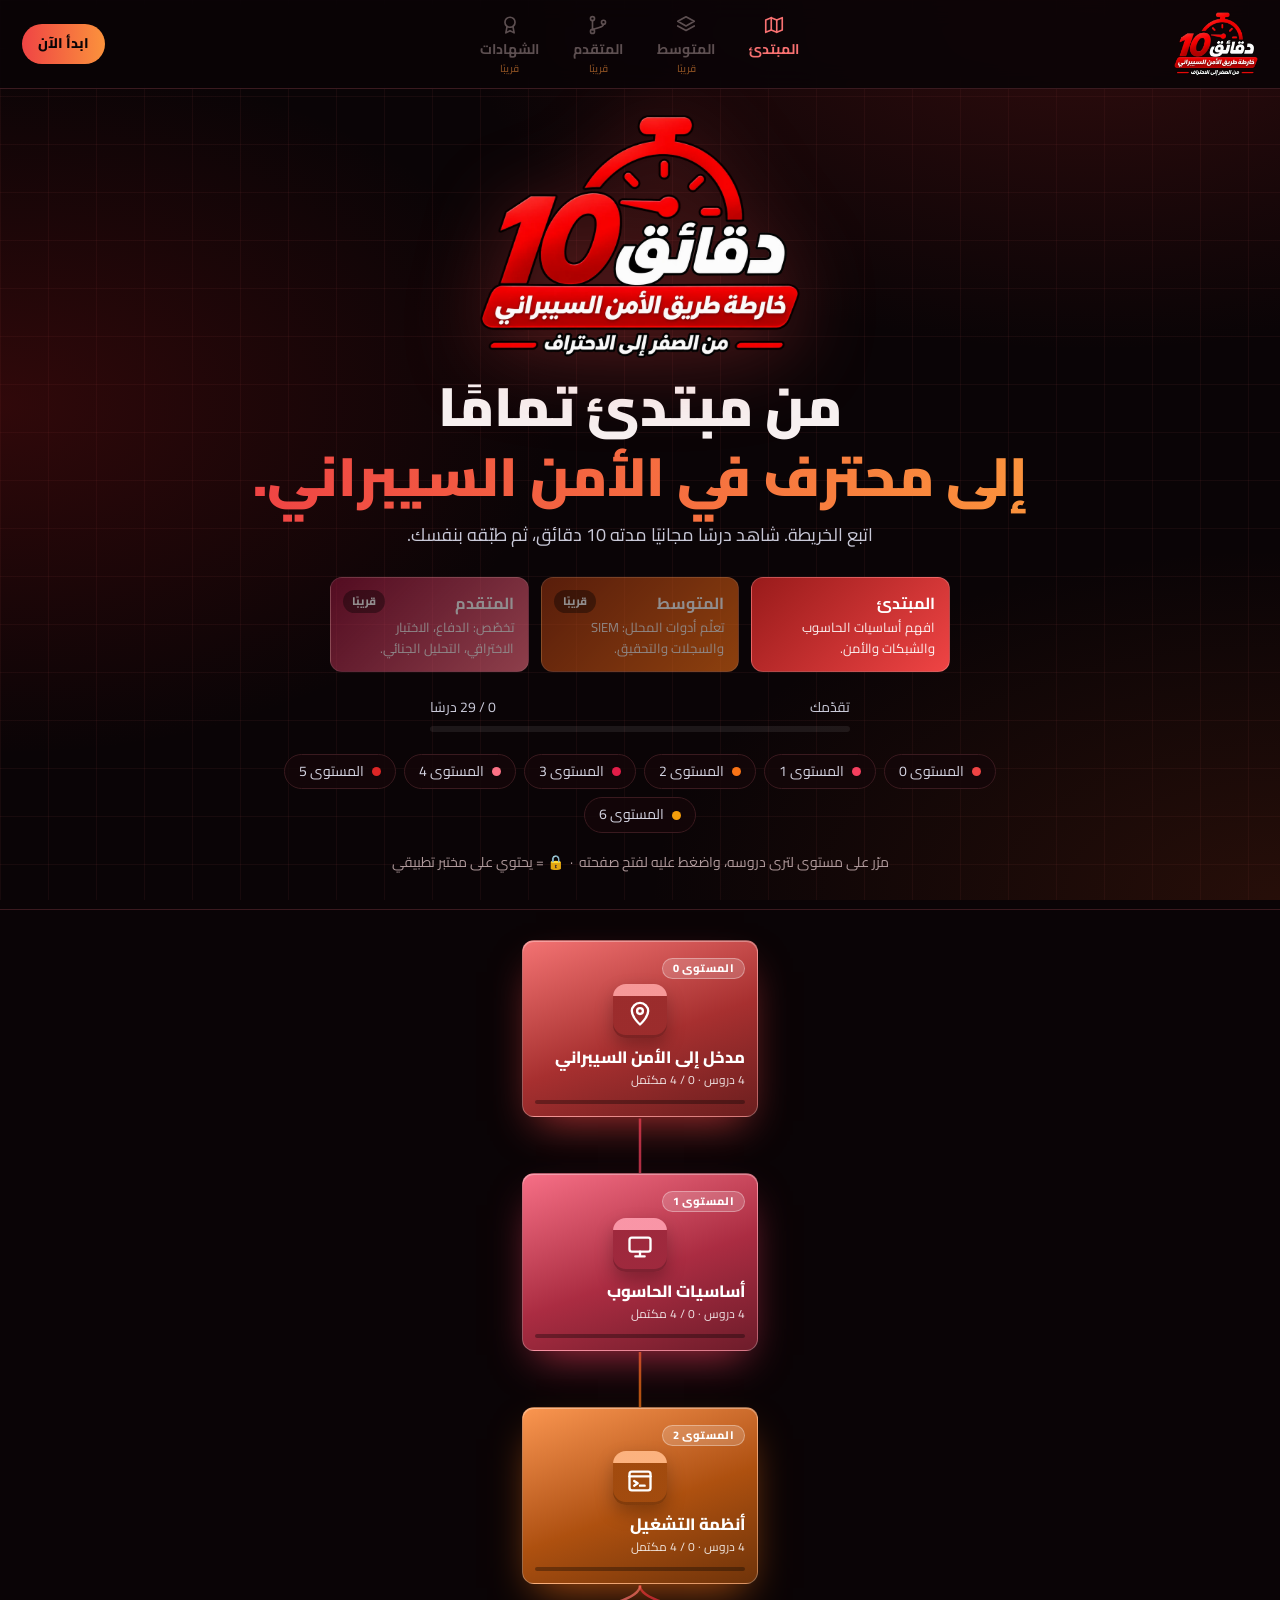
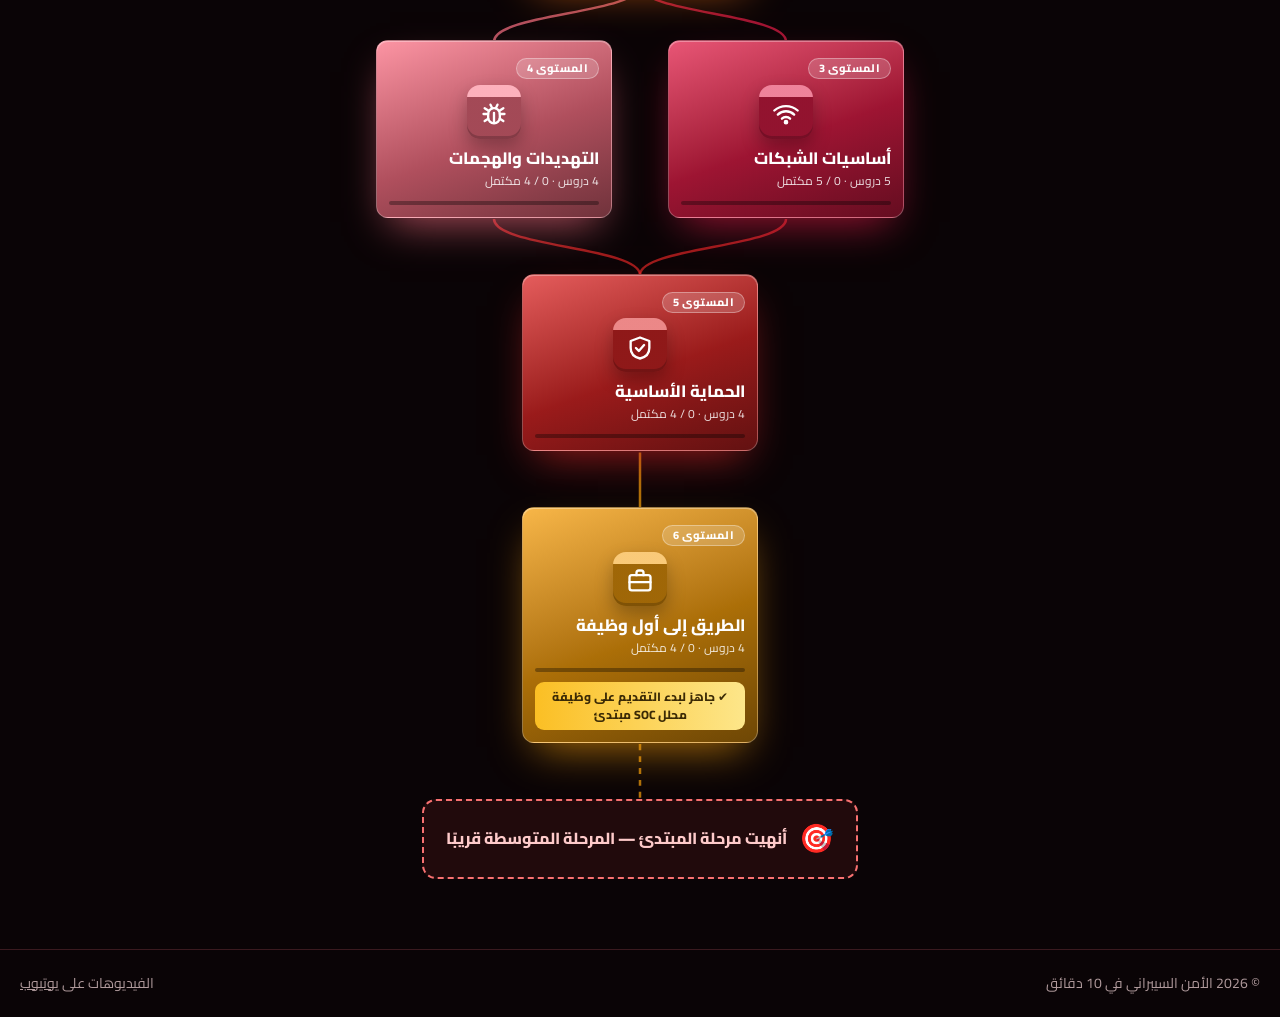
==== commit 6034cb2b: "Animated clock hand on logo; smaller logo and cards Co-Authored-By: Claude Opus 5.5 <noreply@anthrop" ====
--- a/index.html
+++ b/index.html
@@ -6,16 +6,16 @@
   <title>الأمن السيبراني في 10 دقائق — خريطة الطريق</title>
   <meta name="description" content="من مبتدئ تمامًا إلى محترف في الأمن السيبراني، درس واحد في 10 دقائق في كل مرة.">
   <meta name="theme-color" content="#0a0406">
-  <link rel="icon" href="favicon.png" type="image/png">
-  <link rel="manifest" href="manifest.webmanifest">
-  <link rel="apple-touch-icon" href="icons/apple-touch-icon.png">
+  <link rel="icon" href="favicon.png?v=4" type="image/png">
+  <link rel="manifest" href="manifest.webmanifest?v=4">
+  <link rel="apple-touch-icon" href="icons/red-apple-180.png">
   <meta name="apple-mobile-web-app-capable" content="yes">
   <meta name="mobile-web-app-capable" content="yes">
   <meta name="apple-mobile-web-app-title" content="أمن 10 دقائق">
   <meta name="apple-mobile-web-app-status-bar-style" content="black-translucent">
   <link rel="preconnect" href="https://fonts.googleapis.com"><link rel="preconnect" href="https://fonts.gstatic.com" crossorigin>
   <link href="https://fonts.googleapis.com/css2?family=Cairo:wght@400;600;700;800;900&display=swap" rel="stylesheet">
-  <link rel="stylesheet" href="style.css?v=3">
+  <link rel="stylesheet" href="style.css?v=5">
 </head>
 <body class="home">
   <header class="top" id="top"></header>
@@ -64,7 +64,7 @@
     </div>
   </div>
 
-  <script src="data.js?v=3"></script>
-  <script src="app.js?v=3"></script>
+  <script src="data.js?v=5"></script>
+  <script src="app.js?v=5"></script>
 </body>
 </html>
--- a/style.css
+++ b/style.css
@@ -25,7 +25,7 @@
 /* ---------- الشريط العلوي ---------- */
 .top{position:sticky;top:0;z-index:50;display:flex;align-items:center;justify-content:space-between;gap:16px;
   padding:8px 22px;background:rgba(10,4,6,.88);backdrop-filter:blur(12px);border-bottom:1px solid var(--line)}
-.logo img{width:100px;height:auto}
+.logo .logo-anim{width:84px}
 .top-nav{display:flex;gap:6px}
 .top-nav a{display:flex;flex-direction:column;align-items:center;gap:2px;padding:6px 14px;border-radius:12px;
   color:var(--muted);font-weight:700;font-size:14px;transition:.2s}
@@ -45,16 +45,23 @@
 
 /* ---------- الواجهة ---------- */
 .hero{position:relative;text-align:center;padding:26px 20px 34px}
-.hero-logo img{width:min(440px,86vw);height:auto;margin:0 auto;filter:drop-shadow(0 12px 40px #ef444455)}
+.hero-logo{width:min(320px,72vw);margin:0 auto;filter:drop-shadow(0 12px 40px #ef444455)}
+/* شعار متحرك: عقرب الساعة يدور حول المحور */
+.logo-anim{position:relative;display:block;overflow:hidden}
+.logo-anim img{display:block;width:100%;height:auto}
+.logo-anim .needle{position:absolute;inset:0;height:100%;transform-origin:59.18% 37.71%;
+  animation:clock-sweep 3.6s ease-in-out infinite alternate;will-change:transform}
+@keyframes clock-sweep{from{transform:rotate(-8deg)}to{transform:rotate(172deg)}}
+@media (prefers-reduced-motion:reduce){.logo-anim .needle{animation:none}}
 .hero h1{font-size:clamp(30px,5.4vw,54px);line-height:1.3;margin:14px 0 8px;font-weight:900}
 .hero h1 span{background:linear-gradient(90deg,var(--violet),var(--pink));-webkit-background-clip:text;background-clip:text;color:transparent}
 .sub{max-width:560px;margin:0 auto 26px;color:#c9c9d8;font-size:18px}
-.stages{display:grid;grid-template-columns:repeat(3,1fr);gap:14px;max-width:740px;margin:0 auto 26px}
-.stage-card{position:relative;text-align:right;padding:16px 18px;border-radius:14px;color:#fff;min-height:104px;
+.stages{display:grid;grid-template-columns:repeat(3,1fr);gap:12px;max-width:620px;margin:0 auto 24px}
+.stage-card{position:relative;text-align:right;padding:12px 14px;border-radius:12px;color:#fff;min-height:84px;
   border:1px solid #ffffff30;transition:.2s}
 .stage-card:hover{transform:translateY(-3px)}
-.stage-card b{display:block;font-size:18px}
-.stage-card span{font-size:14px;opacity:.92}
+.stage-card b{display:block;font-size:16px}
+.stage-card span{font-size:13px;opacity:.92;line-height:1.6;display:block}
 .stage-card em{position:absolute;top:12px;left:12px;font-style:normal;font-size:11px;font-weight:800;padding:2px 9px;border-radius:99px;background:#0006}
 .st-b{background:linear-gradient(135deg,#991b1b,#ef4444)}
 .st-i{background:linear-gradient(135deg,#9a3412,#f97316);opacity:.55}
@@ -73,27 +80,27 @@
 /* ---------- خريطة الطريق ---------- */
 .road{position:relative;padding:30px 16px 70px;border-top:1px solid var(--line)}
 .road-lines{position:absolute;inset:0;width:100%;height:100%;pointer-events:none;overflow:visible}
-.levels{position:relative;display:flex;flex-direction:column;align-items:center;gap:70px;max-width:1000px;margin:0 auto}
-.branches{display:flex;justify-content:center;gap:70px;width:100%}
-.lv{position:relative;width:290px;max-width:100%}
-.lv-card{position:relative;display:block;width:100%;text-align:right;padding:16px;border-radius:14px;color:#fff;cursor:pointer;
+.levels{position:relative;display:flex;flex-direction:column;align-items:center;gap:56px;max-width:1000px;margin:0 auto}
+.branches{display:flex;justify-content:center;gap:56px;width:100%}
+.lv{position:relative;width:236px;max-width:100%}
+.lv-card{position:relative;display:block;width:100%;text-align:right;padding:12px;border-radius:12px;color:#fff;cursor:pointer;
   border:1px solid #ffffff40;overflow:hidden;
   background:linear-gradient(160deg,color-mix(in srgb,var(--c) 75%,#fff 25%) 0%,color-mix(in srgb,var(--c) 70%,#000 30%) 55%,color-mix(in srgb,var(--c) 45%,#000 55%) 100%);
   box-shadow:0 18px 40px -14px color-mix(in srgb,var(--c) 70%,transparent),inset 0 1px 0 #ffffff55;transition:transform .25s,box-shadow .25s}
 .lv-card:hover{transform:translateY(-4px) scale(1.02)}
 .lv-card.done{outline:3px solid #4ade80;outline-offset:3px}
-.badge{display:inline-block;padding:1px 12px;border-radius:99px;font-size:12px;font-weight:800;letter-spacing:.3px;
+.badge{display:inline-block;padding:0 10px;border-radius:99px;font-size:11px;font-weight:800;letter-spacing:.3px;
   background:#ffffff2e;border:1px solid #ffffff55;color:#fff}
-.app-ic{width:68px;height:68px;margin:6px auto 10px;border-radius:16px;display:grid;place-items:center;
+.app-ic{width:54px;height:54px;margin:4px auto 8px;border-radius:13px;display:grid;place-items:center;
   background:linear-gradient(180deg,color-mix(in srgb,var(--c) 55%,#fff 45%) 0 22%,color-mix(in srgb,var(--c) 65%,#000 35%) 22%);
   box-shadow:0 8px 18px #0004,inset 0 -3px 0 #0003}
-.app-ic svg{width:36px;height:36px;margin-top:6px}
-.lv-card h2{margin:0;font-size:20px;line-height:1.4;font-weight:800}
-.lv-meta{font-size:13px;opacity:.85}
+.app-ic svg{width:28px;height:28px;margin-top:5px}
+.lv-card h2{margin:0;font-size:16.5px;line-height:1.45;font-weight:800}
+.lv-meta{font-size:12px;opacity:.85}
 .lv-bar{height:4px;border-radius:99px;background:#0005;margin-top:10px;overflow:hidden}
 .lv-bar i{display:block;height:100%;width:0;background:#fff;transition:width .5s}
-.job{margin-top:12px;padding:8px 10px;border-radius:10px;background:linear-gradient(90deg,#fbbf24,#fde68a);color:#3b2a05;
-  font-size:13px;font-weight:800;text-align:center;line-height:1.5}
+.job{margin-top:10px;padding:6px 8px;border-radius:9px;background:linear-gradient(90deg,#fbbf24,#fde68a);color:#3b2a05;
+  font-size:12px;font-weight:800;text-align:center;line-height:1.5}
 /* قائمة الدروس عند المرور */
 .flyout{position:absolute;top:0;right:calc(100% + 18px);width:280px;opacity:0;visibility:hidden;transform:translateX(10px);
   transition:.2s;z-index:20}
@@ -162,7 +169,7 @@
 /* ---------- الهاتف ---------- */
 @media (max-width:760px){
   .top{padding:8px 10px;gap:6px}
-  .logo img{width:72px}
+  .logo .logo-anim{width:66px}
   .top-nav{gap:0}
   .top-nav a{padding:4px 5px}
   .top-nav small{display:none}
@@ -170,7 +177,7 @@
   .top .start-btn{display:none}
   .install-btn{padding:7px 12px;font-size:13px}
   .stages{grid-template-columns:1fr}
-  .branches{flex-direction:column;align-items:center;gap:70px}
+  .branches{flex-direction:column;align-items:center;gap:56px}
   .flyout{display:none}
   .lvlist{grid-template-columns:1fr}
 }
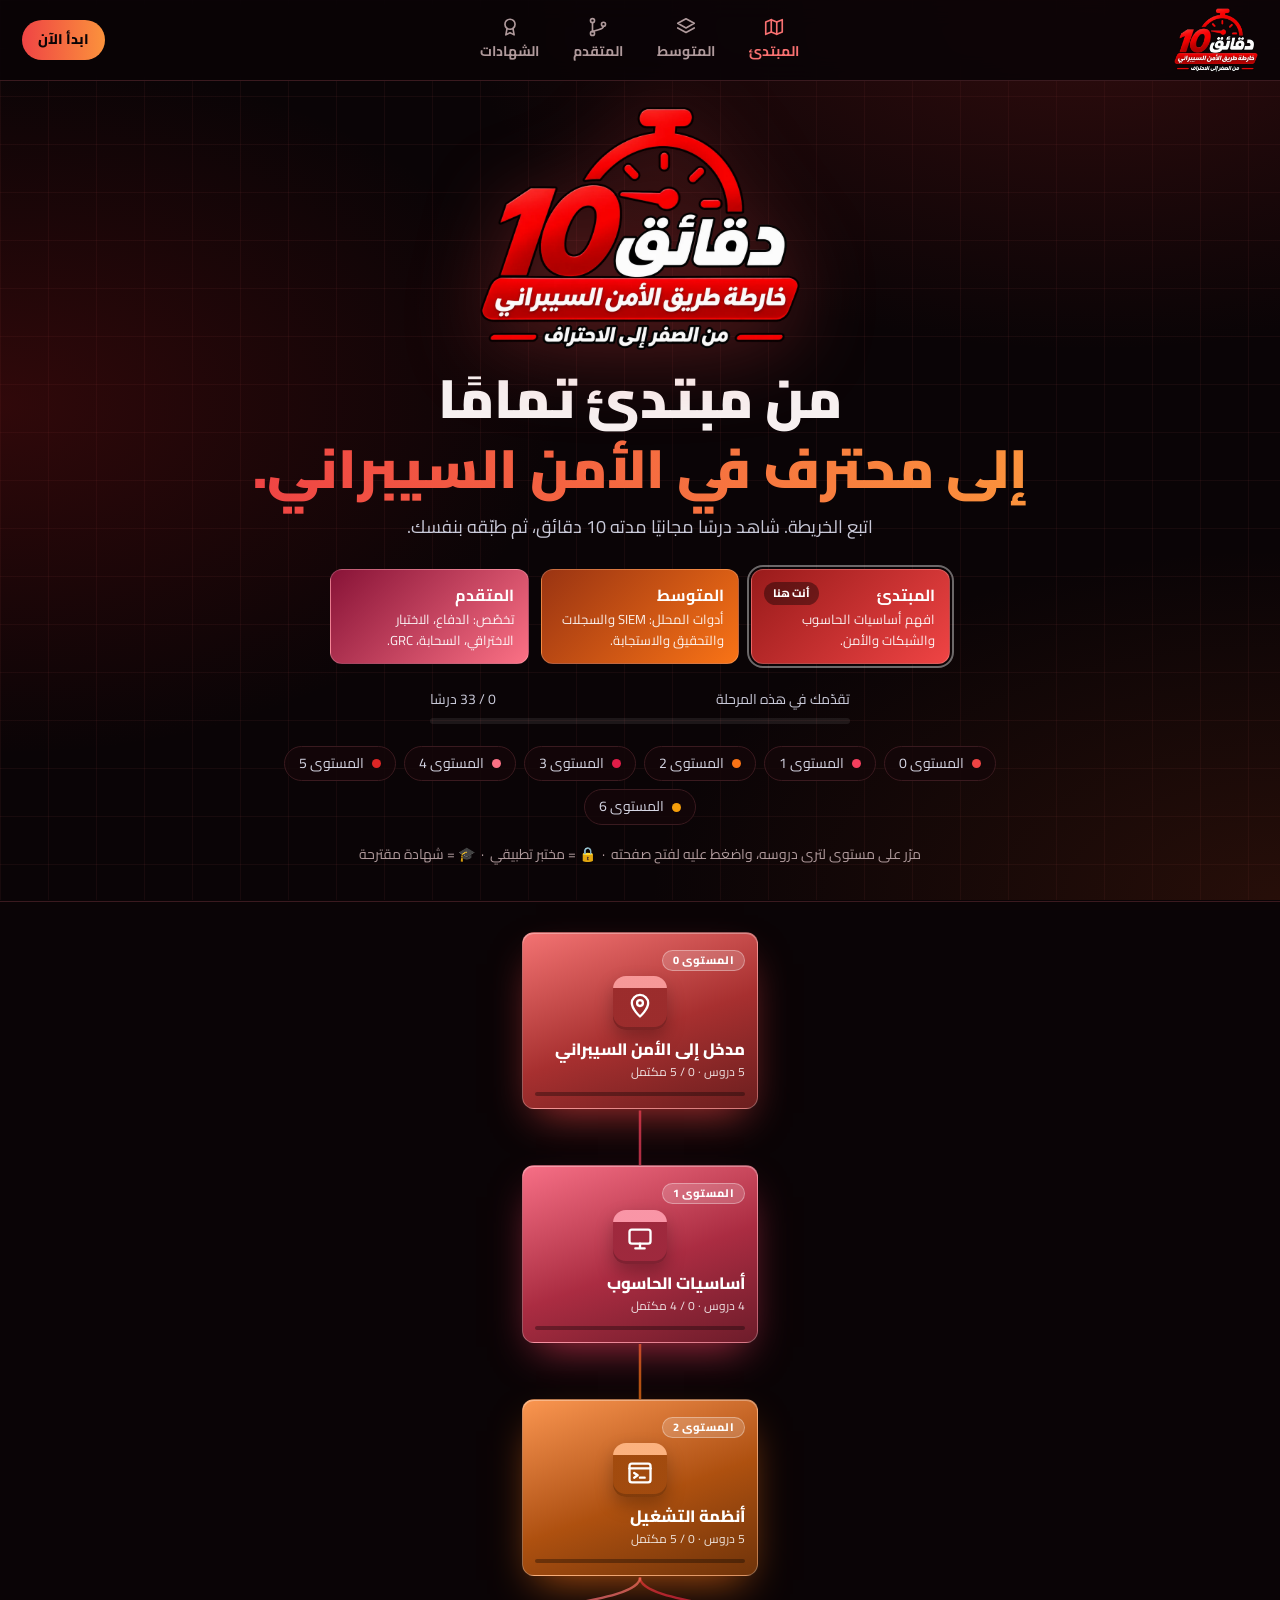
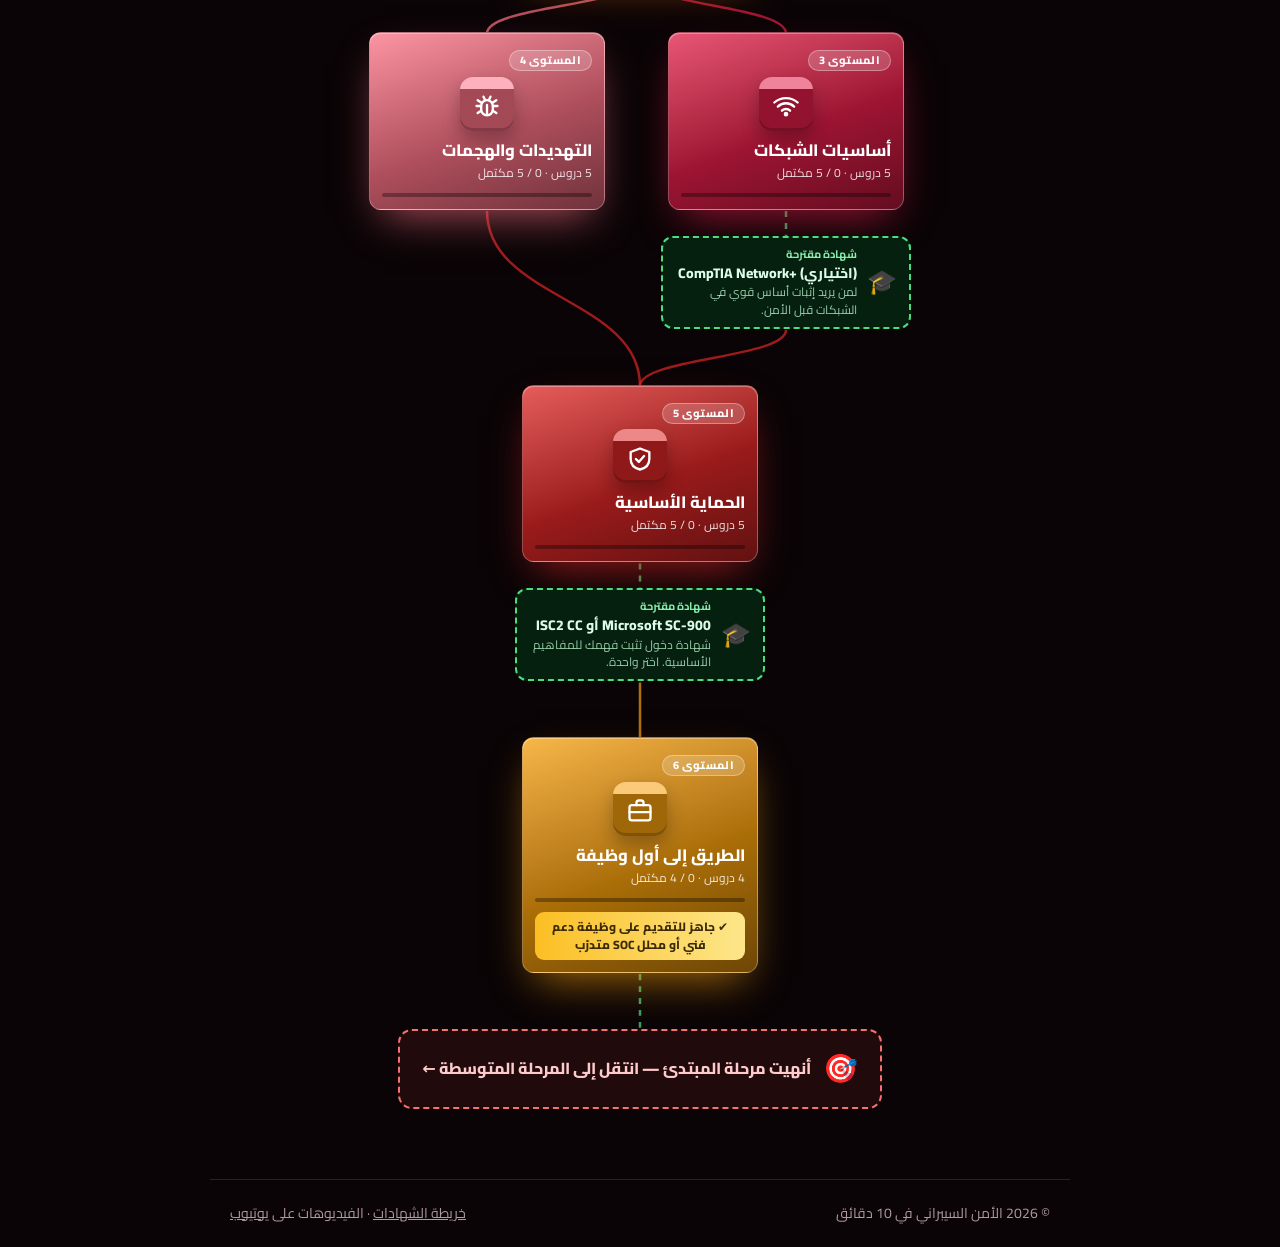
==== commit 3e801a58: "Full curriculum: intermediate and advanced stages, certificate boxes, certs page, sub-lessons Co-Aut" ====
--- a/index.html
+++ b/index.html
@@ -15,9 +15,9 @@
   <meta name="apple-mobile-web-app-status-bar-style" content="black-translucent">
   <link rel="preconnect" href="https://fonts.googleapis.com"><link rel="preconnect" href="https://fonts.gstatic.com" crossorigin>
   <link href="https://fonts.googleapis.com/css2?family=Cairo:wght@400;600;700;800;900&display=swap" rel="stylesheet">
-  <link rel="stylesheet" href="style.css?v=5">
+  <link rel="stylesheet" href="style.css?v=6">
 </head>
-<body class="home">
+<body data-page="b" data-stage="b">
   <header class="top" id="top"></header>
 
   <main>
@@ -27,29 +27,28 @@
       <p class="sub">اتبع الخريطة. شاهد درسًا مجانيًا مدته 10 دقائق، ثم طبّقه بنفسك.</p>
 
       <div class="stages" aria-label="المراحل الثلاث">
-        <a class="stage-card st-b" href="#map"><b>المبتدئ</b><span>افهم أساسيات الحاسوب والشبكات والأمن.</span></a>
-        <div class="stage-card st-i"><em>قريبًا</em><b>المتوسط</b><span>تعلّم أدوات المحلل: SIEM والسجلات والتحقيق.</span></div>
-        <div class="stage-card st-a"><em>قريبًا</em><b>المتقدم</b><span>تخصّص: الدفاع، الاختبار الاختراقي، التحليل الجنائي.</span></div>
+        <a class="stage-card st-b on" href="#map"><em>أنت هنا</em><b>المبتدئ</b><span>افهم أساسيات الحاسوب والشبكات والأمن.</span></a>
+        <a class="stage-card st-i" href="intermediate.html"><b>المتوسط</b><span>أدوات المحلل: SIEM والسجلات والتحقيق والاستجابة.</span></a>
+        <a class="stage-card st-a" href="advanced.html"><b>المتقدم</b><span>تخصّص: الدفاع، الاختبار الاختراقي، السحابة، GRC.</span></a>
       </div>
 
       <div class="progress" aria-label="تقدّمك">
-        <div class="progress-top"><span>تقدّمك</span><span id="progress-text">0 / 0</span></div>
+        <div class="progress-top"><span>تقدّمك في هذه المرحلة</span><span id="progress-text">0 / 0</span></div>
         <div class="bar"><div id="bar-fill"></div></div>
       </div>
-
       <nav class="chips" id="chips" aria-label="انتقل إلى مستوى"></nav>
-      <p class="lock-note">مرّر على مستوى لترى دروسه، واضغط عليه لفتح صفحته &nbsp;·&nbsp; 🔒 = يحتوي على مختبر تطبيقي</p>
+      <p class="lock-note">مرّر على مستوى لترى دروسه، واضغط عليه لفتح صفحته &nbsp;·&nbsp; 🔒 = مختبر تطبيقي &nbsp;·&nbsp; 🎓 = شهادة مقترحة</p>
     </section>
 
     <div class="road" id="road">
       <svg class="road-lines" id="road-lines" aria-hidden="true"></svg>
-      <section id="map" class="levels" aria-label="خريطة طريق المبتدئ"></section>
+      <section id="map" class="levels" aria-label="خريطة الطريق"></section>
     </div>
   </main>
 
   <footer class="foot">
     <span>&copy; <span id="year"></span> الأمن السيبراني في 10 دقائق</span>
-    <span>الفيديوهات على <a href="https://www.youtube.com/" target="_blank" rel="noopener">يوتيوب</a></span>
+    <span><a href="certs.html">خريطة الشهادات</a> · الفيديوهات على <a href="https://www.youtube.com/" target="_blank" rel="noopener">يوتيوب</a></span>
   </footer>
 
   <!-- نافذة الدرس -->
@@ -59,12 +58,13 @@
       <p class="p-track" id="p-track"></p>
       <h3 id="p-title"></h3>
       <div class="video" id="p-video"></div>
+      <div class="topics" id="p-topics" hidden></div>
       <div class="lab-box" id="p-lab" hidden></div>
       <button class="btn btn-full" id="p-done" type="button">وضع علامة: تمّ</button>
     </div>
   </div>
 
-  <script src="data.js?v=5"></script>
-  <script src="app.js?v=5"></script>
+  <script src="data.js?v=6"></script>
+  <script src="app.js?v=6"></script>
 </body>
 </html>
--- a/style.css
+++ b/style.css
@@ -64,8 +64,8 @@
 .stage-card span{font-size:13px;opacity:.92;line-height:1.6;display:block}
 .stage-card em{position:absolute;top:12px;left:12px;font-style:normal;font-size:11px;font-weight:800;padding:2px 9px;border-radius:99px;background:#0006}
 .st-b{background:linear-gradient(135deg,#991b1b,#ef4444)}
-.st-i{background:linear-gradient(135deg,#9a3412,#f97316);opacity:.55}
-.st-a{background:linear-gradient(135deg,#881337,#fb7185);opacity:.55}
+.st-i{background:linear-gradient(135deg,#9a3412,#f97316)}
+.st-a{background:linear-gradient(135deg,#881337,#fb7185)}
 .progress{max-width:420px;margin:0 auto 22px}
 .progress-top{display:flex;justify-content:space-between;color:#c9c9d8;font-size:14px;margin-bottom:6px}
 .bar{height:6px;border-radius:99px;background:#ffffff14;overflow:hidden}
@@ -81,7 +81,6 @@
 .road{position:relative;padding:30px 16px 70px;border-top:1px solid var(--line)}
 .road-lines{position:absolute;inset:0;width:100%;height:100%;pointer-events:none;overflow:visible}
 .levels{position:relative;display:flex;flex-direction:column;align-items:center;gap:56px;max-width:1000px;margin:0 auto}
-.branches{display:flex;justify-content:center;gap:56px;width:100%}
 .lv{position:relative;width:236px;max-width:100%}
 .lv-card{position:relative;display:block;width:100%;text-align:right;padding:12px;border-radius:12px;color:#fff;cursor:pointer;
   border:1px solid #ffffff40;overflow:hidden;
@@ -177,7 +176,6 @@
   .top .start-btn{display:none}
   .install-btn{padding:7px 12px;font-size:13px}
   .stages{grid-template-columns:1fr}
-  .branches{flex-direction:column;align-items:center;gap:56px}
   .flyout{display:none}
   .lvlist{grid-template-columns:1fr}
 }
@@ -195,3 +193,54 @@
 .in-ic{display:inline-block;padding:0 6px;border-radius:6px;background:#ffffff18}
 .in-later{background:none;border:0;color:var(--muted);font-size:14px;margin-top:8px;padding:6px 14px;cursor:pointer}
 .install-btn{margin-inline-start:auto}
+
+/* ---------- صفوف الخريطة والشهادات ---------- */
+.row{display:flex;justify-content:center;align-items:flex-start;gap:56px;width:100%}
+.row.wide{flex-wrap:wrap;gap:30px 26px;max-width:880px;padding:22px 20px;border:2px dashed #fb718566;border-radius:20px;background:#1a070bcc;position:relative;z-index:1}
+.col{display:flex;flex-direction:column;align-items:center;gap:26px}
+.row.wide .lv{width:236px}
+.certnode{display:flex;align-items:center;gap:10px;width:250px;max-width:100%;padding:9px 12px;border-radius:12px;
+  border:2px dashed #4ade80;background:#06200f;color:#dcfce7;text-align:right;position:relative;z-index:1;transition:.2s}
+.certnode:hover{background:#08301a;transform:translateY(-2px)}
+.c-ic{font-size:24px;flex:none}
+.c-tx{display:flex;flex-direction:column;min-width:0;line-height:1.45}
+.c-tx small{font-size:11px;color:#86efac;font-weight:700}
+.c-tx b{font-size:14px;font-weight:800}
+.c-tx em{font-style:normal;font-size:12px;color:#bbf7d0cc}
+.certnode.sm{width:236px;padding:6px 10px}
+.certnode.sm em{display:none}
+.certnode.sm .c-ic{font-size:18px}
+.certnode.sm b{font-size:12.5px}
+.fork{position:relative;z-index:1;padding:4px 18px;border-radius:99px;border:1.5px solid #fb7185;background:#3a0812;color:#fecdd3;font-weight:800;font-size:14px}
+.lv,.goal{position:relative;z-index:1}
+.goal{text-decoration:none;transition:.2s}
+.goal:hover{background:#ef444433}
+.lv:hover{z-index:30}
+.hero.small{padding-top:34px}
+.stage-pill{display:inline-block;padding:2px 14px;border-radius:99px;color:#fff;font-weight:800;font-size:13px}
+.stage-card.on{outline:2px solid #fff6;outline-offset:2px}
+/* محتوى الدرس في النافذة */
+.topics{margin:0 0 14px;padding:12px 14px;border-radius:12px;background:#ffffff08;border:1px solid var(--line)}
+.topics[hidden]{display:none}
+.topics h4{margin:0 0 4px;font-size:15px;color:var(--c)}
+.topics ol{margin:0;padding:0;list-style:none}
+.topics li{padding:3px 0;font-size:15px;color:#e9dede}
+.topics code,.ls-sub code{font-family:inherit;direction:ltr;unicode-bidi:isolate;display:inline-block;color:var(--muted);font-size:12px;margin-left:8px}
+/* صفحة المستوى */
+.lv-extra{display:flex;flex-direction:column;gap:12px;margin-top:18px}
+.lv-extra:empty{display:none}
+.prac{padding:12px 14px;border-radius:12px;background:#f9731614;border:1px solid #f9731655;color:#fed7aa;font-size:15px}
+.lv-extra .certnode{width:auto;max-width:520px}
+/* صفحة الشهادات */
+.cert-stage{margin:0 0 26px}
+.cert-stage h2{font-size:22px;margin:0 0 12px}
+.cert-stage h2 a:hover{color:#f87171}
+.cert-row{display:flex;align-items:center;gap:14px;flex-wrap:wrap;margin:0 0 12px}
+.cert-row .certnode{width:380px}
+.cert-row .after{color:var(--muted);font-size:14px;border-bottom:1px dashed var(--line)}
+.cert-row .after:hover{color:var(--text)}
+@media (max-width:760px){
+  .row,.row.wide{flex-direction:column;align-items:center;gap:40px}
+  .row.wide{padding:18px 10px}
+  .cert-row .certnode{width:100%}
+}
